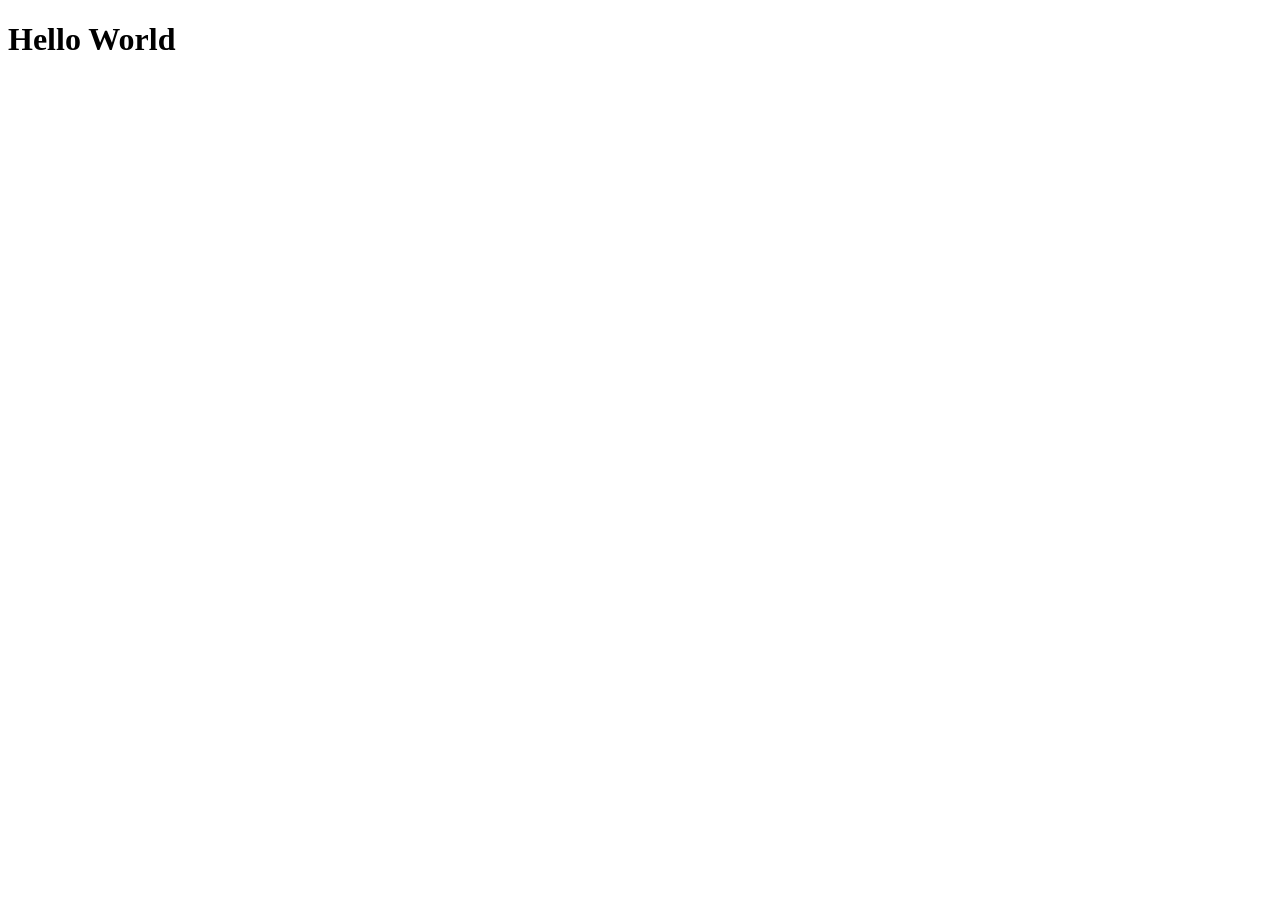
==== index.html @ 732a4d90 "Configure GitHub Pages deployment" ====
<!DOCTYPE html>
<html lang="en">
  <head>
    <meta charset="utf-8">
    <meta name="viewport" content="width=device-width, initial-scale=1">
    <title>Hello World</title>
  </head>
  <body>
    <main>
      <h1>Hello World</h1>
    </main>
  </body>
</html>
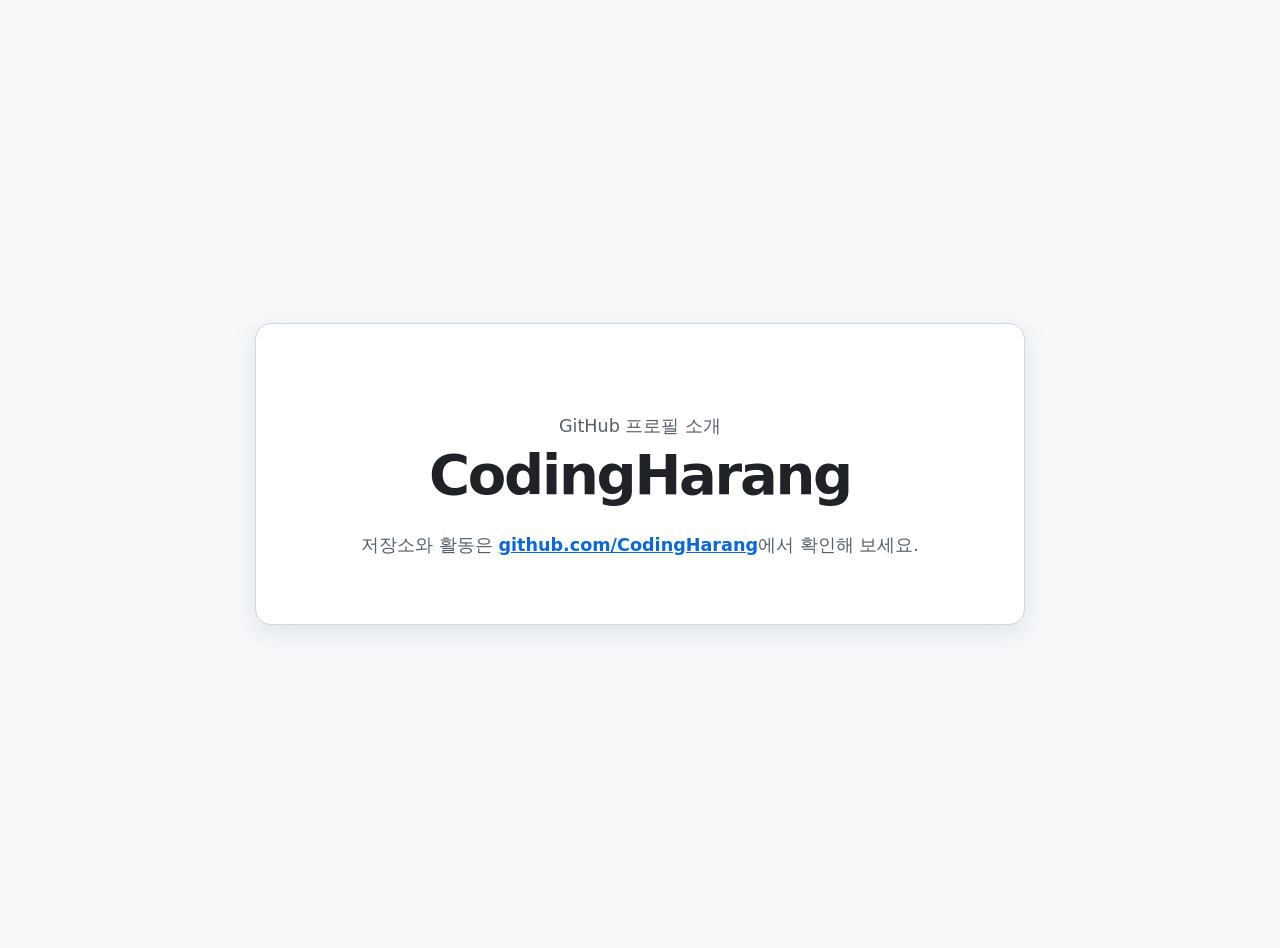
==== commit 5fb4bae0: "Add GitHub profile introduction" ====
--- a/index.html
+++ b/index.html
@@ -1,13 +1,88 @@
 <!DOCTYPE html>
-<html lang="en">
+<html lang="ko">
   <head>
     <meta charset="utf-8">
     <meta name="viewport" content="width=device-width, initial-scale=1">
-    <title>Hello World</title>
+    <meta name="description" content="CodingHarang의 GitHub 프로필 소개">
+    <title>CodingHarang | GitHub 프로필</title>
+    <style>
+      :root {
+        color-scheme: light dark;
+        font-family: system-ui, -apple-system, BlinkMacSystemFont, "Segoe UI", sans-serif;
+      }
+
+      body {
+        align-items: center;
+        background: #f6f8fa;
+        color: #1f2328;
+        display: flex;
+        justify-content: center;
+        margin: 0;
+        min-height: 100vh;
+        padding: 1.5rem;
+      }
+
+      main {
+        background: #fff;
+        border: 1px solid #d0d7de;
+        border-radius: 16px;
+        box-shadow: 0 8px 24px rgb(140 149 159 / 20%);
+        max-width: 40rem;
+        padding: clamp(2rem, 7vw, 4rem);
+        text-align: center;
+        width: 100%;
+      }
+
+      h1 {
+        font-size: clamp(2rem, 7vw, 3.5rem);
+        letter-spacing: -0.04em;
+        margin: 0;
+      }
+
+      p {
+        color: #57606a;
+        font-size: 1.1rem;
+        line-height: 1.7;
+        margin: 1.5rem 0 0;
+      }
+
+      a {
+        color: #0969da;
+        font-weight: 700;
+      }
+
+      a:hover,
+      a:focus-visible {
+        color: #0550ae;
+      }
+
+      @media (prefers-color-scheme: dark) {
+        body {
+          background: #0d1117;
+          color: #f0f6fc;
+        }
+
+        main {
+          background: #161b22;
+          border-color: #30363d;
+          box-shadow: none;
+        }
+
+        p {
+          color: #8b949e;
+        }
+
+        a {
+          color: #58a6ff;
+        }
+      }
+    </style>
   </head>
   <body>
     <main>
-      <h1>Hello World</h1>
+      <p>GitHub 프로필 소개</p>
+      <h1>CodingHarang</h1>
+      <p>저장소와 활동은 <a href="https://github.com/CodingHarang">github.com/CodingHarang</a>에서 확인해 보세요.</p>
     </main>
   </body>
 </html>
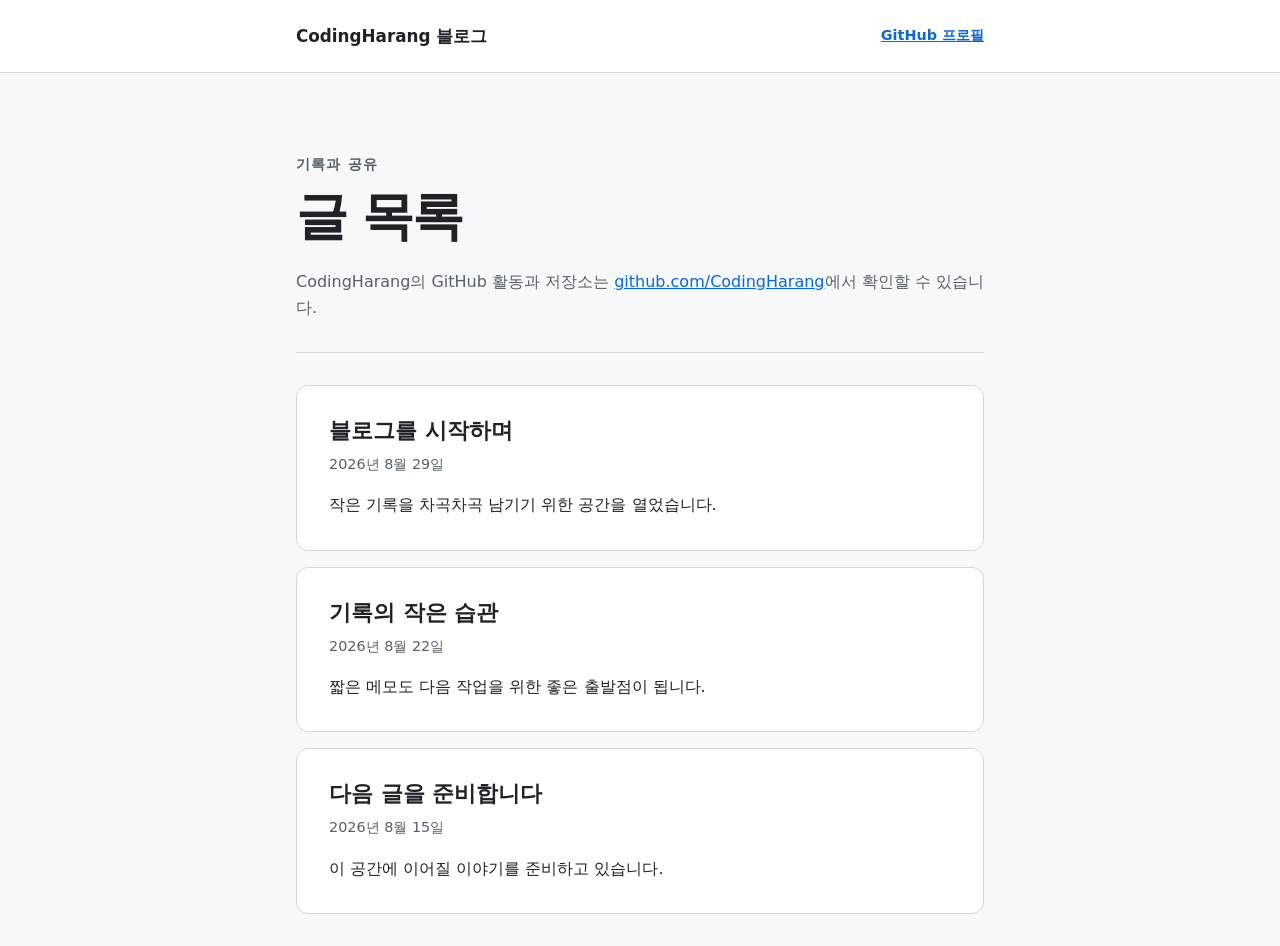
==== commit c75173d5: "Add static blog pages" ====
--- a/index.html
+++ b/index.html
@@ -3,86 +3,28 @@
   <head>
     <meta charset="utf-8">
     <meta name="viewport" content="width=device-width, initial-scale=1">
-    <meta name="description" content="CodingHarang의 GitHub 프로필 소개">
-    <title>CodingHarang | GitHub 프로필</title>
-    <style>
-      :root {
-        color-scheme: light dark;
-        font-family: system-ui, -apple-system, BlinkMacSystemFont, "Segoe UI", sans-serif;
-      }
-
-      body {
-        align-items: center;
-        background: #f6f8fa;
-        color: #1f2328;
-        display: flex;
-        justify-content: center;
-        margin: 0;
-        min-height: 100vh;
-        padding: 1.5rem;
-      }
-
-      main {
-        background: #fff;
-        border: 1px solid #d0d7de;
-        border-radius: 16px;
-        box-shadow: 0 8px 24px rgb(140 149 159 / 20%);
-        max-width: 40rem;
-        padding: clamp(2rem, 7vw, 4rem);
-        text-align: center;
-        width: 100%;
-      }
-
-      h1 {
-        font-size: clamp(2rem, 7vw, 3.5rem);
-        letter-spacing: -0.04em;
-        margin: 0;
-      }
-
-      p {
-        color: #57606a;
-        font-size: 1.1rem;
-        line-height: 1.7;
-        margin: 1.5rem 0 0;
-      }
-
-      a {
-        color: #0969da;
-        font-weight: 700;
-      }
-
-      a:hover,
-      a:focus-visible {
-        color: #0550ae;
-      }
-
-      @media (prefers-color-scheme: dark) {
-        body {
-          background: #0d1117;
-          color: #f0f6fc;
-        }
-
-        main {
-          background: #161b22;
-          border-color: #30363d;
-          box-shadow: none;
-        }
-
-        p {
-          color: #8b949e;
-        }
-
-        a {
-          color: #58a6ff;
-        }
-      }
-    </style>
+    <meta name="description" content="CodingHarang의 블로그">
+    <title>CodingHarang 블로그</title>
+    <link rel="stylesheet" href="styles.css">
+    <script src="posts.js" defer></script>
   </head>
-  <body>
-    <main>
-      <p>GitHub 프로필 소개</p>
-      <h1>CodingHarang</h1>
-      <p>저장소와 활동은 <a href="https://github.com/CodingHarang">github.com/CodingHarang</a>에서 확인해 보세요.</p>
+  <body data-page="list">
+    <header class="site-header">
+      <div class="container header-content">
+        <a class="site-name" href="index.html">CodingHarang 블로그</a>
+        <a class="profile-link" href="https://github.com/CodingHarang">GitHub 프로필</a>
+      </div>
+    </header>
+    <main class="container">
+      <section class="intro" aria-labelledby="page-title">
+        <p class="eyebrow">기록과 공유</p>
+        <h1 id="page-title">글 목록</h1>
+        <p>CodingHarang의 GitHub 활동과 저장소는 <a href="https://github.com/CodingHarang">github.com/CodingHarang</a>에서 확인할 수 있습니다.</p>
+      </section>
+      <section aria-labelledby="post-list-title">
+        <h2 id="post-list-title" class="sr-only">게시글</h2>
+        <div id="post-list" class="post-list"></div>
+      </section>
     </main>
   </body>
 </html>
--- a/styles.css
+++ b/styles.css
@@ -0,0 +1,213 @@
+:root {
+  color-scheme: light dark;
+  font-family: system-ui, -apple-system, BlinkMacSystemFont, "Segoe UI", sans-serif;
+}
+
+* {
+  box-sizing: border-box;
+}
+
+body {
+  background: #f6f8fa;
+  color: #1f2328;
+  line-height: 1.6;
+  margin: 0;
+}
+
+a {
+  color: #0969da;
+}
+
+a:hover,
+a:focus-visible {
+  color: #0550ae;
+}
+
+.container {
+  margin: 0 auto;
+  max-width: 46rem;
+  padding: 0 1.5rem;
+}
+
+.site-header {
+  background: #fff;
+  border-bottom: 1px solid #d0d7de;
+}
+
+.header-content {
+  align-items: center;
+  display: flex;
+  justify-content: space-between;
+  min-height: 4.5rem;
+}
+
+.site-name {
+  color: inherit;
+  font-size: 1.05rem;
+  font-weight: 700;
+  text-decoration: none;
+}
+
+.profile-link {
+  font-size: 0.9rem;
+  font-weight: 600;
+}
+
+.intro {
+  border-bottom: 1px solid #d8dee4;
+  padding: clamp(2.5rem, 8vw, 5rem) 0 2rem;
+}
+
+.eyebrow {
+  color: #57606a;
+  font-size: 0.9rem;
+  font-weight: 700;
+  letter-spacing: 0.08em;
+  margin: 0 0 0.5rem;
+  text-transform: uppercase;
+}
+
+h1,
+h2,
+h3 {
+  line-height: 1.25;
+}
+
+h1 {
+  font-size: clamp(2rem, 7vw, 3.25rem);
+  letter-spacing: -0.04em;
+  margin: 0;
+}
+
+.intro > p:last-child {
+  color: #57606a;
+  margin: 1.25rem 0 0;
+}
+
+.post-list {
+  display: grid;
+  gap: 1rem;
+  padding: 2rem 0;
+}
+
+.post-card,
+#post-detail,
+.not-found {
+  background: #fff;
+  border: 1px solid #d0d7de;
+  border-radius: 12px;
+  padding: clamp(1.25rem, 4vw, 2rem);
+}
+
+.post-card h3 {
+  font-size: 1.35rem;
+  margin: 0;
+}
+
+.post-title {
+  color: inherit;
+  text-decoration: none;
+}
+
+.post-title:hover,
+.post-title:focus-visible {
+  color: #0969da;
+  text-decoration: underline;
+}
+
+.post-date {
+  color: #57606a;
+  display: block;
+  font-size: 0.9rem;
+  margin-top: 0.5rem;
+}
+
+.post-excerpt {
+  margin: 1rem 0 0;
+}
+
+.article-layout {
+  padding-bottom: 3rem;
+  padding-top: 2rem;
+}
+
+.back-link {
+  display: inline-block;
+  font-weight: 600;
+  margin-bottom: 1.25rem;
+}
+
+#post-detail h1,
+.not-found h1 {
+  font-size: clamp(1.8rem, 6vw, 2.75rem);
+  margin: 0;
+}
+
+.post-content {
+  margin-top: 1.5rem;
+}
+
+.post-content p {
+  margin: 0 0 1rem;
+}
+
+.not-found p {
+  color: #57606a;
+}
+
+.sr-only {
+  height: 1px;
+  margin: -1px;
+  overflow: hidden;
+  padding: 0;
+  position: absolute;
+  width: 1px;
+  clip: rect(0, 0, 0, 0);
+}
+
+@media (prefers-color-scheme: dark) {
+  body {
+    background: #0d1117;
+    color: #f0f6fc;
+  }
+
+  .site-header,
+  .post-card,
+  #post-detail,
+  .not-found {
+    background: #161b22;
+    border-color: #30363d;
+  }
+
+  .intro {
+    border-color: #30363d;
+  }
+
+  .eyebrow,
+  .intro > p:last-child,
+  .post-date,
+  .not-found p {
+    color: #8b949e;
+  }
+
+  a {
+    color: #58a6ff;
+  }
+
+  a:hover,
+  a:focus-visible,
+  .post-title:hover,
+  .post-title:focus-visible {
+    color: #79c0ff;
+  }
+}
+
+@media (max-width: 28rem) {
+  .container {
+    padding: 0 1rem;
+  }
+
+  .header-content {
+    gap: 1rem;
+  }
+}
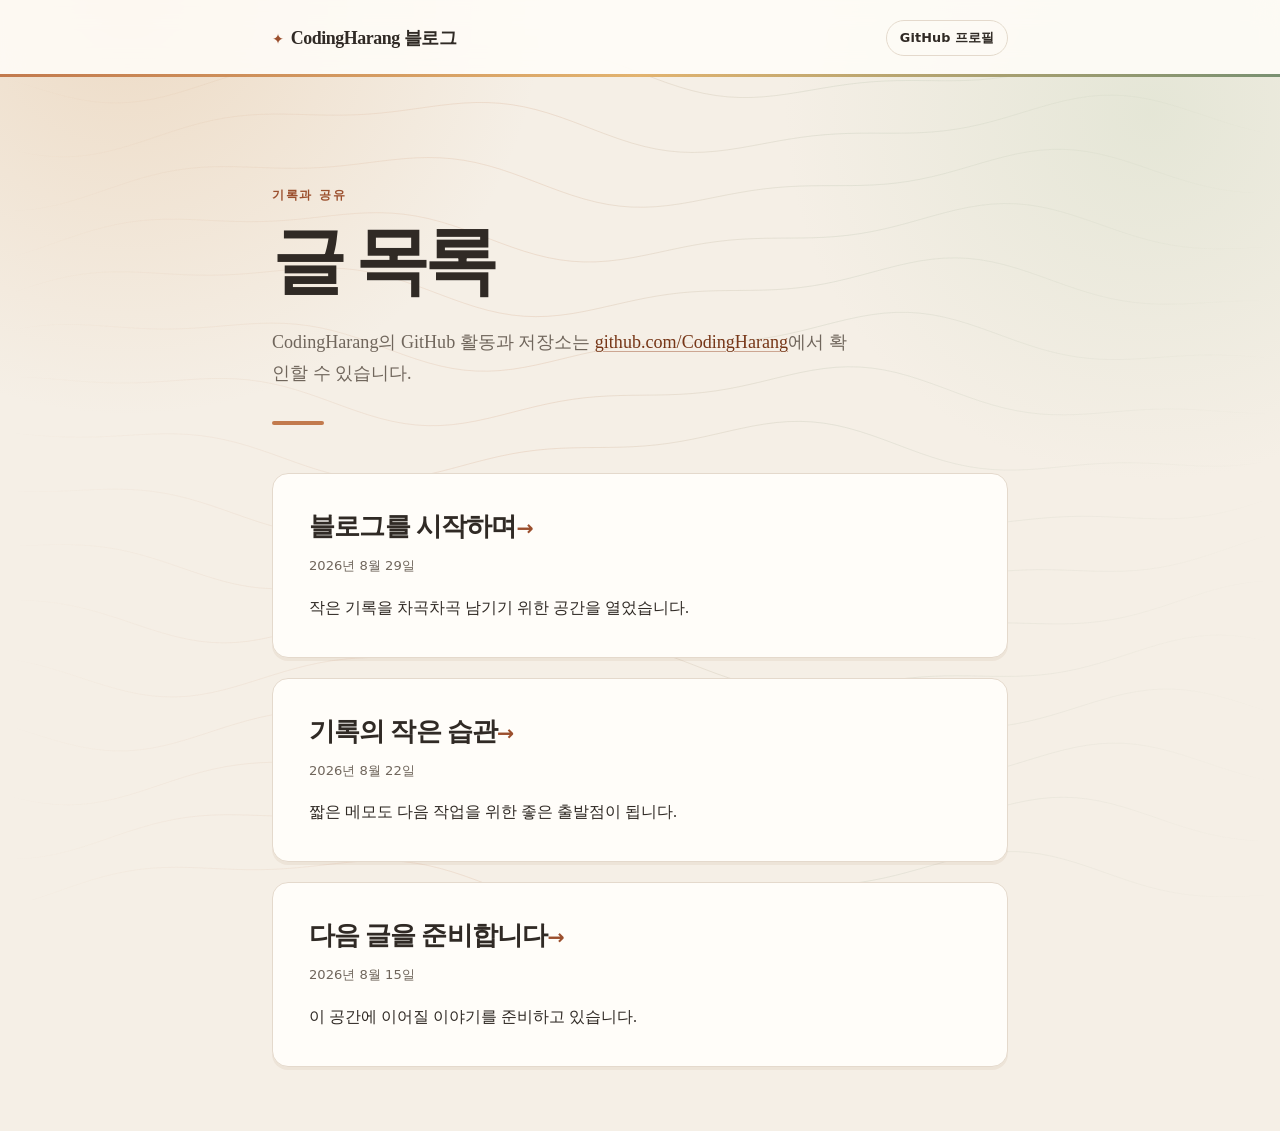
==== commit cac9402f: "feat: add ghost fibers background" ====
--- a/index.html
+++ b/index.html
@@ -7,8 +7,10 @@
     <title>CodingHarang 블로그</title>
     <link rel="stylesheet" href="styles.css">
     <script src="posts.js" defer></script>
+    <script src="ghost-fibers.js" defer></script>
   </head>
   <body data-page="list">
+    <canvas class="ghost-fibers" aria-hidden="true"></canvas>
     <header class="site-header">
       <div class="container header-content">
         <a class="site-name" href="index.html">CodingHarang 블로그</a>
--- a/styles.css
+++ b/styles.css
@@ -1,125 +1,265 @@
 :root {
   color-scheme: light dark;
-  font-family: system-ui, -apple-system, BlinkMacSystemFont, "Segoe UI", sans-serif;
+  font-family: ui-serif, Georgia, Cambria, "Times New Roman", serif;
+  --accent: #9b4f2d;
+  --accent-strong: #763617;
+  --ink: #302a25;
+  --muted: #70665c;
+  --line: #e4d9cc;
+  --paper: #fffdf9;
+  --canvas: #f5efe6;
+  --shadow: 0 18px 45px rgb(86 57 36 / 12%);
 }
 
 * {
   box-sizing: border-box;
 }
 
+html {
+  background: var(--canvas);
+}
+
 body {
-  background: #f6f8fa;
-  color: #1f2328;
-  line-height: 1.6;
+  background:
+    radial-gradient(circle at 10% 0%, rgb(220 176 128 / 32%), transparent 26rem),
+    radial-gradient(circle at 90% 10%, rgb(194 211 181 / 32%), transparent 23rem),
+    var(--canvas);
+  color: var(--ink);
+  line-height: 1.7;
   margin: 0;
+  min-height: 100vh;
+}
+
+.ghost-fibers {
+  height: 100vh;
+  left: 0;
+  opacity: 0.75;
+  pointer-events: none;
+  position: fixed;
+  top: 0;
+  width: 100vw;
+  z-index: 0;
+}
+
+.site-header,
+main {
+  position: relative;
+  z-index: 1;
 }
 
 a {
-  color: #0969da;
-}
-
-a:hover,
+  color: var(--accent-strong);
+  text-decoration-color: rgb(155 79 45 / 45%);
+  text-underline-offset: 0.18em;
+}
+
+a:hover {
+  color: var(--accent);
+  text-decoration-thickness: 0.14em;
+}
+
 a:focus-visible {
-  color: #0550ae;
+  border-radius: 0.2rem;
+  outline: 3px solid #1f6f78;
+  outline-offset: 3px;
 }
 
 .container {
   margin: 0 auto;
-  max-width: 46rem;
+  max-width: 49rem;
   padding: 0 1.5rem;
 }
 
 .site-header {
-  background: #fff;
-  border-bottom: 1px solid #d0d7de;
+  backdrop-filter: blur(12px);
+  background: rgb(255 253 249 / 86%);
+  border-bottom: 1px solid rgb(228 217 204 / 85%);
+  position: relative;
+}
+
+.site-header::after {
+  background: linear-gradient(90deg, #c27a4d, #e2b36f, #799071);
+  bottom: -1px;
+  content: "";
+  height: 3px;
+  left: 0;
+  position: absolute;
+  width: 100%;
 }
 
 .header-content {
   align-items: center;
   display: flex;
   justify-content: space-between;
-  min-height: 4.5rem;
+  min-height: 4.75rem;
 }
 
 .site-name {
-  color: inherit;
-  font-size: 1.05rem;
+  color: var(--ink);
+  font-size: 1.12rem;
   font-weight: 700;
-  text-decoration: none;
+  letter-spacing: -0.025em;
+  text-decoration: none;
+}
+
+.site-name::before {
+  color: var(--accent);
+  content: "✦";
+  font-family: system-ui, sans-serif;
+  font-size: 0.8em;
+  margin-right: 0.45rem;
 }
 
 .profile-link {
-  font-size: 0.9rem;
-  font-weight: 600;
+  border: 1px solid var(--line);
+  border-radius: 999px;
+  color: var(--ink);
+  font-family: system-ui, -apple-system, BlinkMacSystemFont, "Segoe UI", sans-serif;
+  font-size: 0.8rem;
+  font-weight: 700;
+  letter-spacing: 0.01em;
+  padding: 0.38rem 0.78rem;
+  text-decoration: none;
+  transition: background-color 160ms ease, border-color 160ms ease, color 160ms ease, transform 160ms ease;
+}
+
+.profile-link:hover {
+  background: #f4e8dc;
+  border-color: #cf9a79;
+  color: var(--accent-strong);
+  text-decoration: none;
+  transform: translateY(-1px);
 }
 
 .intro {
-  border-bottom: 1px solid #d8dee4;
-  padding: clamp(2.5rem, 8vw, 5rem) 0 2rem;
+  padding: clamp(3.75rem, 10vw, 6.75rem) 0 3rem;
+  position: relative;
+}
+
+.intro::after {
+  background: #c27a4d;
+  border-radius: 99px;
+  content: "";
+  display: block;
+  height: 0.3rem;
+  margin-top: 2rem;
+  width: 3.25rem;
 }
 
 .eyebrow {
-  color: #57606a;
-  font-size: 0.9rem;
-  font-weight: 700;
-  letter-spacing: 0.08em;
-  margin: 0 0 0.5rem;
+  color: var(--accent);
+  font-family: system-ui, -apple-system, BlinkMacSystemFont, "Segoe UI", sans-serif;
+  font-size: 0.75rem;
+  font-weight: 800;
+  letter-spacing: 0.14em;
+  margin: 0 0 0.75rem;
   text-transform: uppercase;
 }
 
 h1,
 h2,
 h3 {
-  line-height: 1.25;
+  line-height: 1.22;
 }
 
 h1 {
-  font-size: clamp(2rem, 7vw, 3.25rem);
-  letter-spacing: -0.04em;
+  font-size: clamp(2.65rem, 9vw, 4.6rem);
+  font-weight: 700;
+  letter-spacing: -0.065em;
   margin: 0;
 }
 
 .intro > p:last-child {
-  color: #57606a;
+  color: var(--muted);
+  font-size: clamp(1rem, 2vw, 1.13rem);
   margin: 1.25rem 0 0;
+  max-width: 36rem;
 }
 
 .post-list {
   display: grid;
-  gap: 1rem;
-  padding: 2rem 0;
+  gap: 1.25rem;
+  padding: 0 0 4rem;
 }
 
 .post-card,
 #post-detail,
 .not-found {
-  background: #fff;
-  border: 1px solid #d0d7de;
-  border-radius: 12px;
-  padding: clamp(1.25rem, 4vw, 2rem);
+  background: var(--paper);
+  border: 1px solid var(--line);
+  border-radius: 1rem;
+  box-shadow: 0 3px 0 rgb(140 87 48 / 7%);
+  padding: clamp(1.5rem, 5vw, 2.25rem);
+}
+
+.post-card {
+  overflow: hidden;
+  position: relative;
+  transition: border-color 180ms ease, box-shadow 180ms ease, transform 180ms ease;
+}
+
+.post-card::before {
+  background: linear-gradient(#c27a4d, #e2b36f);
+  content: "";
+  height: 100%;
+  left: 0;
+  position: absolute;
+  top: 0;
+  transform: scaleY(0);
+  transform-origin: bottom;
+  transition: transform 180ms ease;
+  width: 0.3rem;
+}
+
+.post-card:hover,
+.post-card:focus-within {
+  border-color: #cf9a79;
+  box-shadow: var(--shadow);
+  transform: translateY(-3px);
+}
+
+.post-card:hover::before,
+.post-card:focus-within::before {
+  transform: scaleY(1);
 }
 
 .post-card h3 {
-  font-size: 1.35rem;
+  font-size: clamp(1.35rem, 4vw, 1.65rem);
+  letter-spacing: -0.03em;
   margin: 0;
 }
 
 .post-title {
-  color: inherit;
-  text-decoration: none;
+  color: var(--ink);
+  text-decoration: none;
+}
+
+.post-title::after {
+  color: var(--accent);
+  content: " →";
+  display: inline-block;
+  font-family: system-ui, sans-serif;
+  font-size: 0.78em;
+  transition: transform 180ms ease;
 }
 
 .post-title:hover,
 .post-title:focus-visible {
-  color: #0969da;
+  color: var(--accent-strong);
   text-decoration: underline;
 }
 
+.post-title:hover::after,
+.post-title:focus-visible::after {
+  transform: translateX(0.25rem);
+}
+
 .post-date {
-  color: #57606a;
+  color: var(--muted);
   display: block;
-  font-size: 0.9rem;
-  margin-top: 0.5rem;
+  font-family: system-ui, -apple-system, BlinkMacSystemFont, "Segoe UI", sans-serif;
+  font-size: 0.82rem;
+  margin-top: 0.8rem;
 }
 
 .post-excerpt {
@@ -127,78 +267,100 @@
 }
 
 .article-layout {
-  padding-bottom: 3rem;
-  padding-top: 2rem;
+  padding-bottom: 5rem;
+  padding-top: clamp(2rem, 5vw, 3.5rem);
 }
 
 .back-link {
-  display: inline-block;
-  font-weight: 600;
-  margin-bottom: 1.25rem;
+  align-items: center;
+  color: var(--accent-strong);
+  display: inline-flex;
+  font-family: system-ui, -apple-system, BlinkMacSystemFont, "Segoe UI", sans-serif;
+  font-size: 0.9rem;
+  font-weight: 700;
+  gap: 0.35rem;
+  margin-bottom: 1.5rem;
+  text-decoration: none;
+}
+
+.back-link:hover {
+  color: var(--accent);
+  text-decoration: underline;
+}
+
+#post-detail {
+  box-shadow: var(--shadow);
 }
 
 #post-detail h1,
 .not-found h1 {
-  font-size: clamp(1.8rem, 6vw, 2.75rem);
+  font-size: clamp(2rem, 7vw, 3.5rem);
+  letter-spacing: -0.055em;
   margin: 0;
 }
 
 .post-content {
-  margin-top: 1.5rem;
+  border-top: 1px solid var(--line);
+  font-size: clamp(1.03rem, 2vw, 1.13rem);
+  margin-top: 1.75rem;
+  padding-top: 1.5rem;
 }
 
 .post-content p {
-  margin: 0 0 1rem;
+  margin: 0 0 1.25rem;
+}
+
+.post-content p:last-child {
+  margin-bottom: 0;
+}
+
+.not-found {
+  border-style: dashed;
+  text-align: center;
 }
 
 .not-found p {
-  color: #57606a;
+  color: var(--muted);
+  margin: 1rem 0 0;
 }
 
 .sr-only {
+  clip: rect(0, 0, 0, 0);
   height: 1px;
   margin: -1px;
   overflow: hidden;
   padding: 0;
   position: absolute;
   width: 1px;
-  clip: rect(0, 0, 0, 0);
 }
 
 @media (prefers-color-scheme: dark) {
+  :root {
+    --accent: #e8a675;
+    --accent-strong: #f2bf90;
+    --ink: #f3ece3;
+    --muted: #c6b9ab;
+    --line: #4a4038;
+    --paper: #211c19;
+    --canvas: #171310;
+    --shadow: 0 18px 45px rgb(0 0 0 / 28%);
+  }
+
   body {
-    background: #0d1117;
-    color: #f0f6fc;
-  }
-
-  .site-header,
-  .post-card,
-  #post-detail,
-  .not-found {
-    background: #161b22;
-    border-color: #30363d;
-  }
-
-  .intro {
-    border-color: #30363d;
-  }
-
-  .eyebrow,
-  .intro > p:last-child,
-  .post-date,
-  .not-found p {
-    color: #8b949e;
-  }
-
-  a {
-    color: #58a6ff;
-  }
-
-  a:hover,
-  a:focus-visible,
-  .post-title:hover,
-  .post-title:focus-visible {
-    color: #79c0ff;
+    background:
+      radial-gradient(circle at 10% 0%, rgb(121 72 39 / 34%), transparent 26rem),
+      radial-gradient(circle at 90% 10%, rgb(71 92 67 / 35%), transparent 23rem),
+      var(--canvas);
+  }
+
+  .site-header {
+    background: rgb(28 23 20 / 86%);
+    border-color: rgb(74 64 56 / 85%);
+  }
+
+  .profile-link:hover {
+    background: #34261e;
+    border-color: #906145;
   }
 }
 
@@ -208,6 +370,24 @@
   }
 
   .header-content {
-    gap: 1rem;
-  }
-}
+    gap: 0.75rem;
+  }
+
+  .site-name {
+    font-size: 1rem;
+  }
+
+  .profile-link {
+    font-size: 0.73rem;
+    padding: 0.36rem 0.6rem;
+  }
+}
+
+@media (prefers-reduced-motion: reduce) {
+  *,
+  *::before,
+  *::after {
+    scroll-behavior: auto !important;
+    transition-duration: 0.01ms !important;
+  }
+}
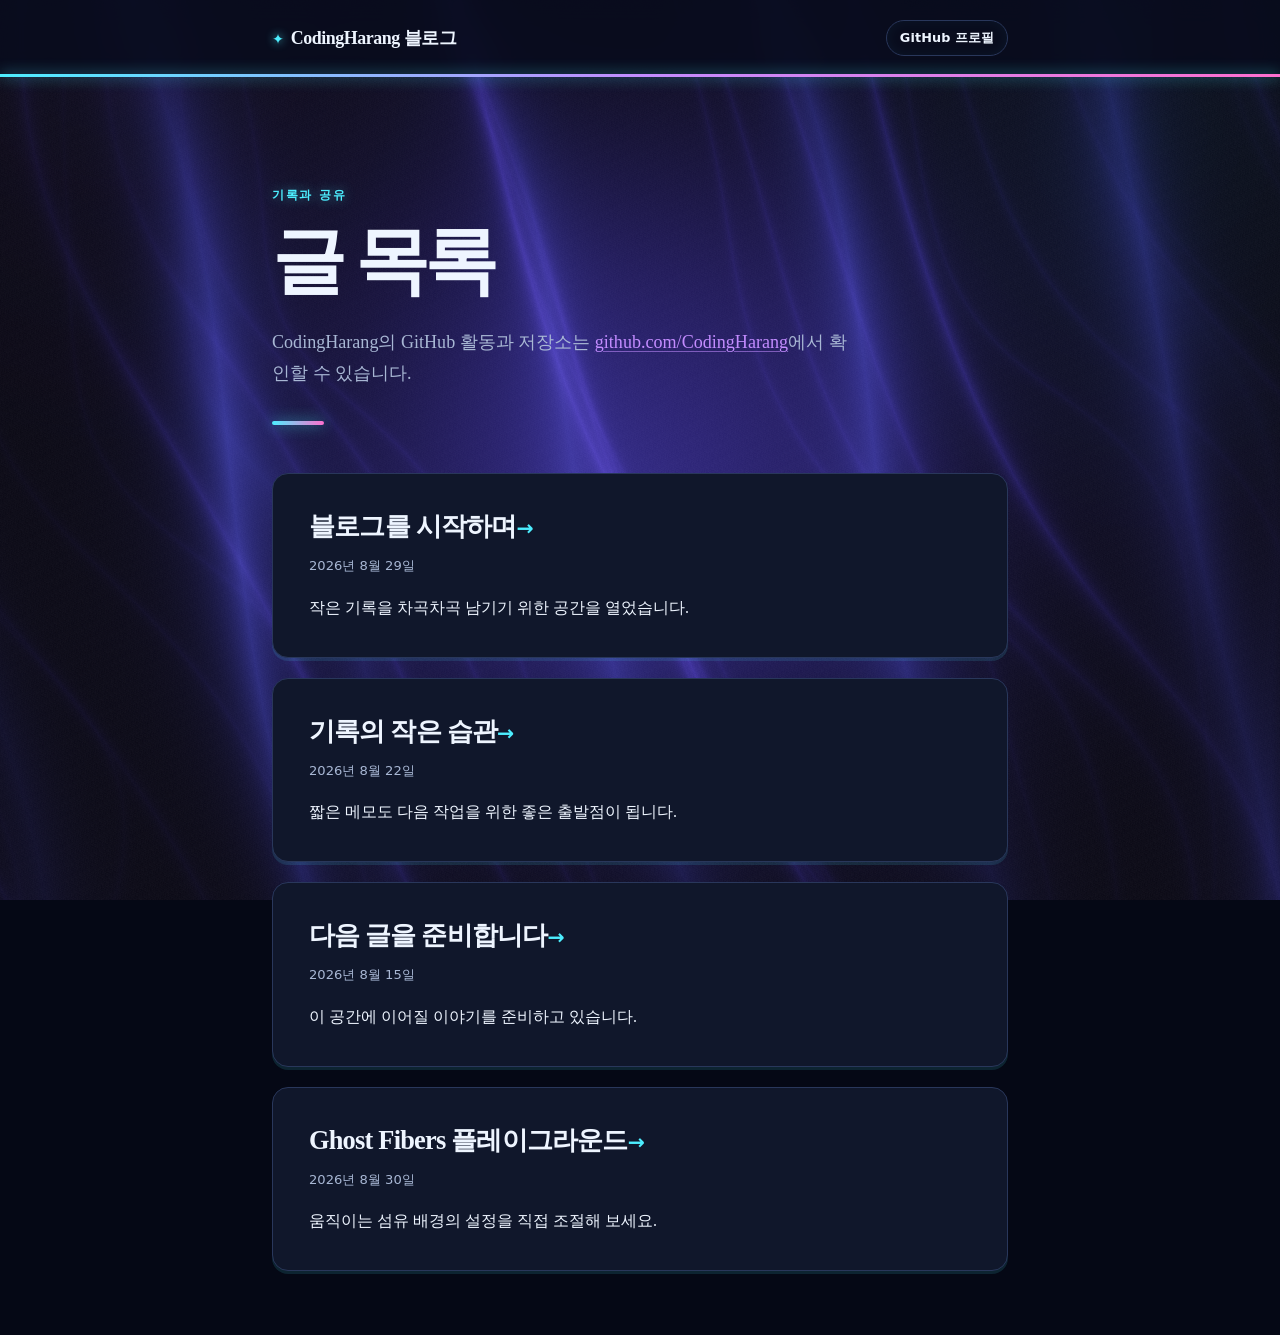
==== commit 5ef535d1: "feat: add post card spotlights" ====
--- a/index.html
+++ b/index.html
@@ -8,6 +8,7 @@
     <link rel="stylesheet" href="styles.css">
     <script src="posts.js" defer></script>
     <script src="ghost-fibers.js" defer></script>
+    <script src="post-card-spotlight.js" defer></script>
   </head>
   <body data-page="list">
     <canvas class="ghost-fibers" aria-hidden="true"></canvas>
--- a/styles.css
+++ b/styles.css
@@ -1,14 +1,15 @@
 :root {
-  color-scheme: light dark;
+  color-scheme: dark;
   font-family: ui-serif, Georgia, Cambria, "Times New Roman", serif;
-  --accent: #9b4f2d;
-  --accent-strong: #763617;
-  --ink: #302a25;
-  --muted: #70665c;
-  --line: #e4d9cc;
-  --paper: #fffdf9;
-  --canvas: #f5efe6;
-  --shadow: 0 18px 45px rgb(86 57 36 / 12%);
+  --accent: #4deeff;
+  --accent-strong: #c38cff;
+  --ink: #eef5ff;
+  --muted: #a8b7d4;
+  --line: #29375b;
+  --paper: #10172b;
+  --canvas: #050815;
+  --shadow: 0 18px 45px rgb(0 0 0 / 42%), 0 0 24px rgb(77 238 255 / 10%);
+  --neon-pink: #ff6fcf;
 }
 
 * {
@@ -21,13 +22,15 @@
 
 body {
   background:
-    radial-gradient(circle at 10% 0%, rgb(220 176 128 / 32%), transparent 26rem),
-    radial-gradient(circle at 90% 10%, rgb(194 211 181 / 32%), transparent 23rem),
+    radial-gradient(circle at 10% 0%, rgb(58 44 128 / 35%), transparent 29rem),
+    radial-gradient(circle at 90% 10%, rgb(0 183 255 / 19%), transparent 26rem),
     var(--canvas);
   color: var(--ink);
+  isolation: isolate;
   line-height: 1.7;
   margin: 0;
   min-height: 100vh;
+  position: relative;
 }
 
 .ghost-fibers {
@@ -38,29 +41,37 @@
   position: fixed;
   top: 0;
   width: 100vw;
-  z-index: 0;
-}
-
-.site-header,
-main {
-  position: relative;
+  z-index: -1;
+}
+
+.site-render-error {
+  bottom: 0.75rem;
+  color: var(--muted);
+  font-family: system-ui, sans-serif;
+  font-size: 0.75rem;
+  left: 0.75rem;
+  margin: 0;
+  pointer-events: none;
+  position: fixed;
   z-index: 1;
 }
 
 a {
   color: var(--accent-strong);
-  text-decoration-color: rgb(155 79 45 / 45%);
+  text-decoration-color: rgb(195 140 255 / 55%);
   text-underline-offset: 0.18em;
 }
 
 a:hover {
   color: var(--accent);
+  text-shadow: 0 0 12px rgb(77 238 255 / 50%);
   text-decoration-thickness: 0.14em;
 }
 
 a:focus-visible {
   border-radius: 0.2rem;
-  outline: 3px solid #1f6f78;
+  outline: 3px solid var(--accent);
+  box-shadow: 0 0 0 5px rgb(77 238 255 / 20%);
   outline-offset: 3px;
 }
 
@@ -72,13 +83,14 @@
 
 .site-header {
   backdrop-filter: blur(12px);
-  background: rgb(255 253 249 / 86%);
-  border-bottom: 1px solid rgb(228 217 204 / 85%);
+  background: rgb(8 12 29 / 88%);
+  border-bottom: 1px solid rgb(77 238 255 / 24%);
   position: relative;
 }
 
 .site-header::after {
-  background: linear-gradient(90deg, #c27a4d, #e2b36f, #799071);
+  background: linear-gradient(90deg, var(--accent), var(--accent-strong), var(--neon-pink));
+  box-shadow: 0 0 14px rgb(77 238 255 / 70%);
   bottom: -1px;
   content: "";
   height: 3px;
@@ -104,6 +116,7 @@
 
 .site-name::before {
   color: var(--accent);
+  text-shadow: 0 0 10px var(--accent);
   content: "✦";
   font-family: system-ui, sans-serif;
   font-size: 0.8em;
@@ -121,12 +134,14 @@
   padding: 0.38rem 0.78rem;
   text-decoration: none;
   transition: background-color 160ms ease, border-color 160ms ease, color 160ms ease, transform 160ms ease;
+  box-shadow: inset 0 0 14px rgb(77 238 255 / 5%);
 }
 
 .profile-link:hover {
-  background: #f4e8dc;
-  border-color: #cf9a79;
-  color: var(--accent-strong);
+  background: rgb(77 238 255 / 11%);
+  border-color: var(--accent);
+  color: var(--accent);
+  box-shadow: 0 0 16px rgb(77 238 255 / 20%);
   text-decoration: none;
   transform: translateY(-1px);
 }
@@ -137,7 +152,8 @@
 }
 
 .intro::after {
-  background: #c27a4d;
+  background: linear-gradient(90deg, var(--accent), var(--neon-pink));
+  box-shadow: 0 0 14px rgb(77 238 255 / 65%);
   border-radius: 99px;
   content: "";
   display: block;
@@ -148,6 +164,7 @@
 
 .eyebrow {
   color: var(--accent);
+  text-shadow: 0 0 12px rgb(77 238 255 / 45%);
   font-family: system-ui, -apple-system, BlinkMacSystemFont, "Segoe UI", sans-serif;
   font-size: 0.75rem;
   font-weight: 800;
@@ -188,7 +205,7 @@
   background: var(--paper);
   border: 1px solid var(--line);
   border-radius: 1rem;
-  box-shadow: 0 3px 0 rgb(140 87 48 / 7%);
+  box-shadow: 0 3px 0 rgb(77 238 255 / 12%);
   padding: clamp(1.5rem, 5vw, 2.25rem);
 }
 
@@ -198,8 +215,20 @@
   transition: border-color 180ms ease, box-shadow 180ms ease, transform 180ms ease;
 }
 
+.post-card::after {
+  background: radial-gradient(17rem circle at var(--spotlight-x, 50%) var(--spotlight-y, 50%), rgb(77 238 255 / 19%), transparent 58%);
+  content: "";
+  inset: 0;
+  opacity: 0;
+  pointer-events: none;
+  position: absolute;
+  transition: opacity 180ms ease;
+  z-index: 0;
+}
+
 .post-card::before {
-  background: linear-gradient(#c27a4d, #e2b36f);
+  background: linear-gradient(var(--accent), var(--neon-pink));
+  box-shadow: 0 0 10px var(--accent);
   content: "";
   height: 100%;
   left: 0;
@@ -209,13 +238,24 @@
   transform-origin: bottom;
   transition: transform 180ms ease;
   width: 0.3rem;
+  z-index: 0;
+}
+
+.post-card > * {
+  position: relative;
+  z-index: 1;
 }
 
 .post-card:hover,
 .post-card:focus-within {
-  border-color: #cf9a79;
+  border-color: var(--accent);
   box-shadow: var(--shadow);
   transform: translateY(-3px);
+}
+
+.post-card:hover::after,
+.post-card:focus-within::after {
+  opacity: 1;
 }
 
 .post-card:hover::before,
@@ -312,6 +352,186 @@
 
 .post-content p:last-child {
   margin-bottom: 0;
+}
+
+.playground-page .container {
+  max-width: 88rem;
+}
+
+.playground-post {
+  background: transparent;
+  border: 0;
+  box-shadow: none;
+  padding: 0;
+}
+
+.ghost-playground {
+  margin-top: 2rem;
+}
+
+.ghost-playground-stage {
+  aspect-ratio: 16 / 7;
+  background: #070b1a;
+  border: 1px solid rgb(77 238 255 / 38%);
+  border-radius: 1rem;
+  box-shadow: 0 0 30px rgb(77 238 255 / 11%);
+  isolation: isolate;
+  min-height: 19rem;
+  overflow: hidden;
+  position: relative;
+}
+
+.ghost-fibers-playground-canvas {
+  height: 100%;
+  inset: 0;
+  pointer-events: none;
+  position: absolute;
+  width: 100%;
+  z-index: 0;
+}
+
+.playground-preview-overlay {
+  align-items: flex-start;
+  background: linear-gradient(90deg, rgb(5 8 21 / 88%), transparent 70%);
+  color: var(--ink);
+  display: flex;
+  flex-direction: column;
+  height: 100%;
+  justify-content: flex-end;
+  padding: clamp(1.5rem, 5vw, 3rem);
+  pointer-events: none;
+  position: relative;
+  z-index: 1;
+}
+
+.playground-preview-label {
+  font-family: system-ui, -apple-system, BlinkMacSystemFont, "Segoe UI", sans-serif;
+  font-size: 0.8rem;
+  font-weight: 800;
+  letter-spacing: 0.12em;
+  margin: 0;
+  text-transform: uppercase;
+}
+
+.playground-preview-overlay p:last-child {
+  font-size: clamp(1rem, 2vw, 1.2rem);
+  margin: 0.5rem 0 0;
+}
+
+.ghost-playground-controls {
+  display: grid;
+  gap: 1rem;
+  grid-template-columns: repeat(2, minmax(0, 1fr));
+  margin: 1.25rem 0 0;
+}
+
+.ghost-playground-controls fieldset {
+  background: rgb(16 23 43 / 94%);
+  border: 1px solid rgb(77 238 255 / 18%);
+  border-radius: 0.75rem;
+  display: grid;
+  gap: 1rem;
+  grid-template-columns: repeat(2, minmax(0, 1fr));
+  margin: 0;
+  min-width: 0;
+  padding: 1.25rem;
+}
+
+.ghost-playground-controls legend {
+  font-family: system-ui, -apple-system, BlinkMacSystemFont, "Segoe UI", sans-serif;
+  font-size: 0.9rem;
+  font-weight: 800;
+  grid-column: 1 / -1;
+  padding: 0;
+}
+
+.playground-control {
+  display: grid;
+  gap: 0.35rem;
+  grid-template-columns: minmax(0, 1fr) auto;
+}
+
+.playground-control label {
+  font-family: system-ui, -apple-system, BlinkMacSystemFont, "Segoe UI", sans-serif;
+  font-size: 0.82rem;
+  font-weight: 650;
+  grid-column: 1 / -1;
+}
+
+.playground-control input,
+.playground-control select {
+  accent-color: var(--accent);
+  font: inherit;
+  max-width: 100%;
+  min-width: 0;
+}
+
+.playground-control input:focus,
+.playground-control select:focus {
+  outline: 3px solid var(--accent);
+  outline-offset: 2px;
+  box-shadow: 0 0 12px rgb(77 238 255 / 35%);
+}
+
+.playground-control input[type="color"] {
+  background: transparent;
+  border: 0;
+  height: 2rem;
+  padding: 0;
+  width: 100%;
+}
+
+.playground-control input[type="checkbox"] {
+  height: 1.15rem;
+  justify-self: start;
+  width: 1.15rem;
+}
+
+.playground-control select {
+  background: #0b1124;
+  border: 1px solid #3d4e79;
+  border-radius: 0.35rem;
+  color: var(--ink);
+  padding: 0.35rem 0.45rem;
+}
+
+.playground-control output {
+  color: var(--muted);
+  font-family: ui-monospace, SFMono-Regular, Consolas, monospace;
+  font-size: 0.75rem;
+  grid-column: 2;
+  grid-row: 2;
+  text-align: right;
+}
+
+.playground-control input[type="range"],
+.playground-control select,
+.playground-control input[type="color"] {
+  grid-column: 1;
+  grid-row: 2;
+}
+
+.playground-reset {
+  background: linear-gradient(135deg, var(--accent-strong), var(--neon-pink));
+  border: 0;
+  border-radius: 0.45rem;
+  color: #070b1a;
+  cursor: pointer;
+  font-family: system-ui, -apple-system, BlinkMacSystemFont, "Segoe UI", sans-serif;
+  font-size: 0.9rem;
+  font-weight: 700;
+  justify-self: start;
+  padding: 0.65rem 0.9rem;
+}
+
+.playground-reset:hover {
+  background: var(--accent);
+  box-shadow: 0 0 18px rgb(77 238 255 / 45%);
+}
+
+.playground-reset:focus-visible {
+  outline: 3px solid var(--accent);
+  outline-offset: 3px;
 }
 
 .not-found {
@@ -334,35 +554,6 @@
   width: 1px;
 }
 
-@media (prefers-color-scheme: dark) {
-  :root {
-    --accent: #e8a675;
-    --accent-strong: #f2bf90;
-    --ink: #f3ece3;
-    --muted: #c6b9ab;
-    --line: #4a4038;
-    --paper: #211c19;
-    --canvas: #171310;
-    --shadow: 0 18px 45px rgb(0 0 0 / 28%);
-  }
-
-  body {
-    background:
-      radial-gradient(circle at 10% 0%, rgb(121 72 39 / 34%), transparent 26rem),
-      radial-gradient(circle at 90% 10%, rgb(71 92 67 / 35%), transparent 23rem),
-      var(--canvas);
-  }
-
-  .site-header {
-    background: rgb(28 23 20 / 86%);
-    border-color: rgb(74 64 56 / 85%);
-  }
-
-  .profile-link:hover {
-    background: #34261e;
-    border-color: #906145;
-  }
-}
 
 @media (max-width: 28rem) {
   .container {
@@ -380,6 +571,25 @@
   .profile-link {
     font-size: 0.73rem;
     padding: 0.36rem 0.6rem;
+  }
+
+  .ghost-playground-controls fieldset {
+    grid-template-columns: 1fr;
+  }
+}
+
+@media (max-width: 48rem) {
+  .playground-page .container {
+    max-width: 49rem;
+  }
+
+  .ghost-playground-stage {
+    aspect-ratio: 16 / 9;
+    min-height: 16rem;
+  }
+
+  .ghost-playground-controls {
+    grid-template-columns: 1fr;
   }
 }
 
@@ -390,4 +600,8 @@
     scroll-behavior: auto !important;
     transition-duration: 0.01ms !important;
   }
-}
+
+  .post-card::after {
+    display: none;
+  }
+}
